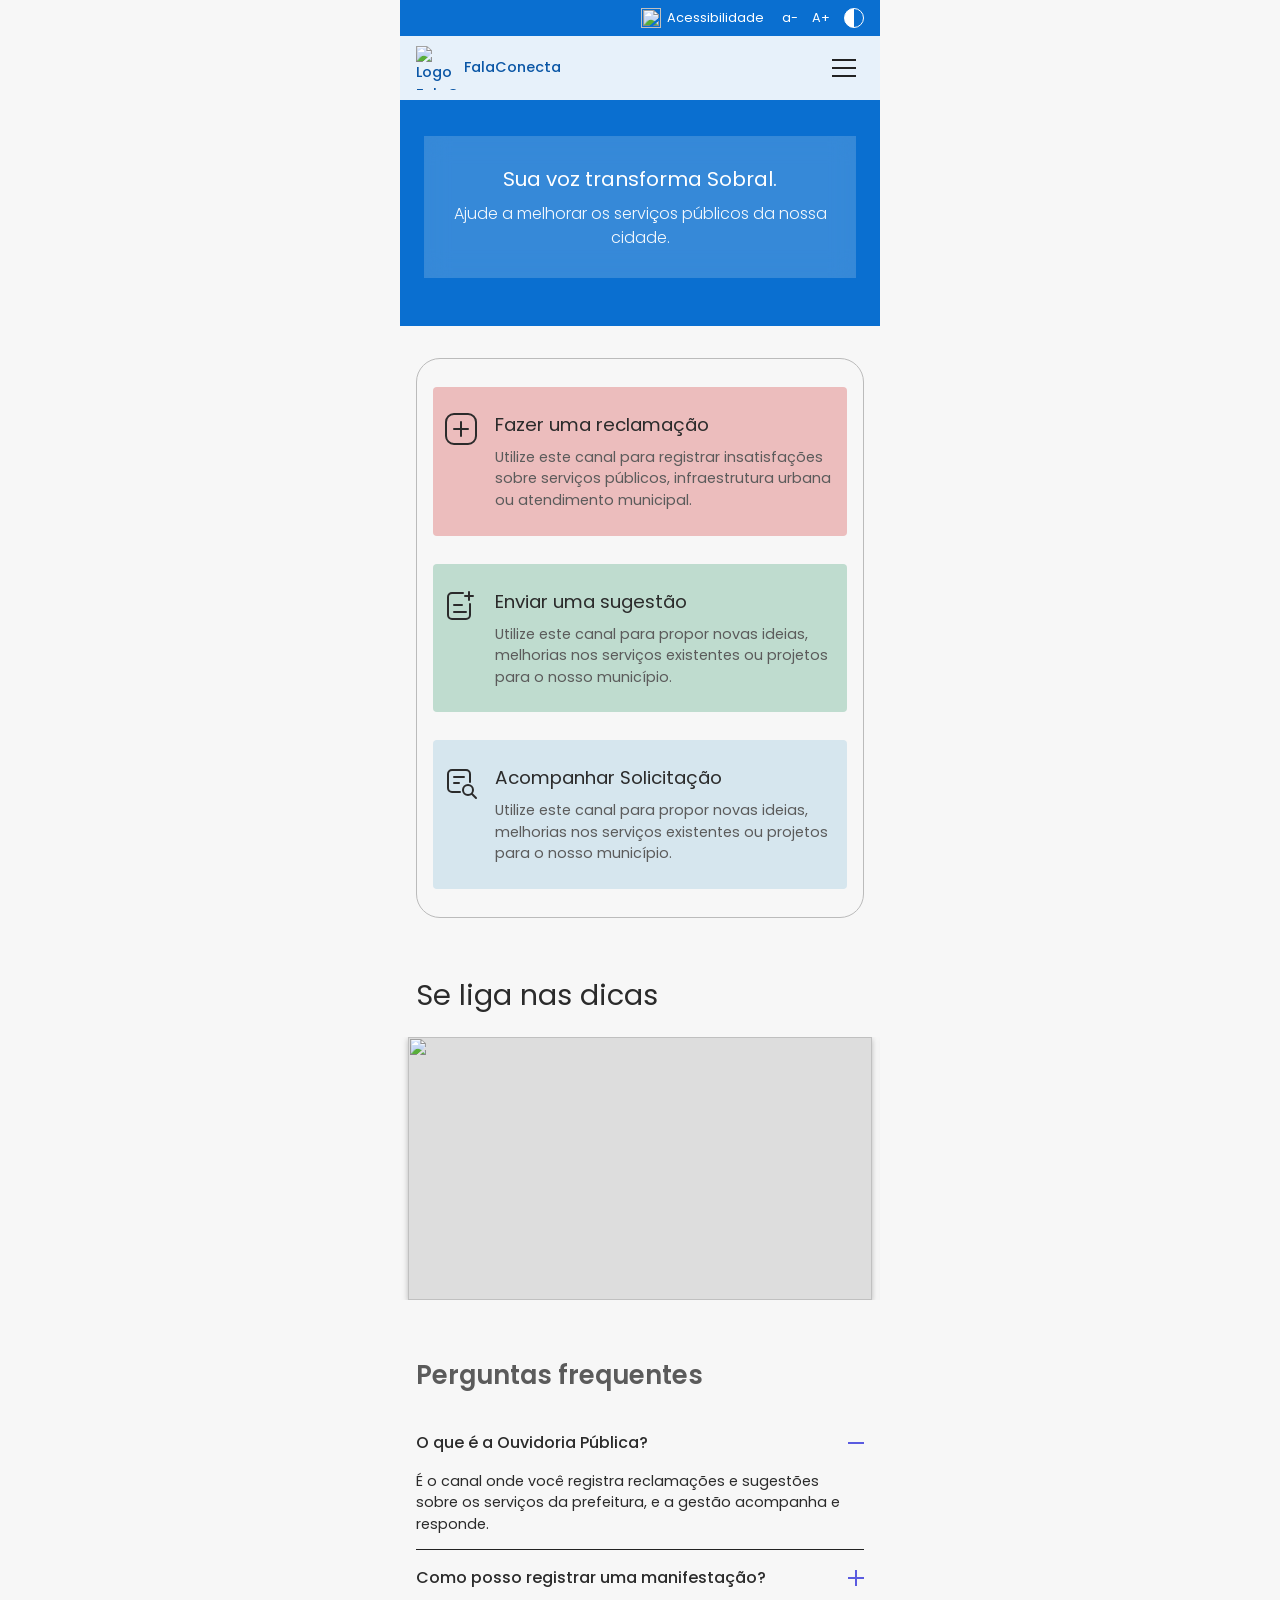
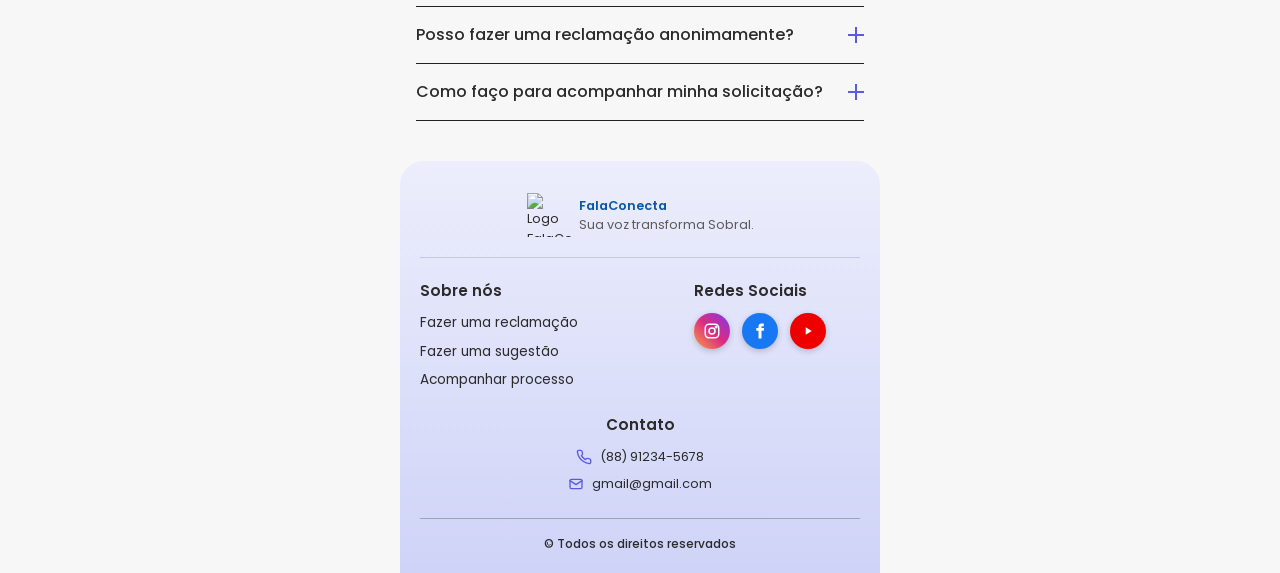
==== index.html @ a5730c49 "reclamção" ====
<!DOCTYPE html>
<html lang="pt-br">
<head>
  <meta charset="UTF-8">
  <meta name="viewport" content="width=device-width, initial-scale=1">
  <title>FalaConecta - Sistema de Ouvidoria Pública</title>
  <!-- Fontes -->
  <link rel="preconnect" href="https://fonts.googleapis.com">
  <link rel="preconnect" href="https://fonts.gstatic.com" crossorigin>
  <link href="https://fonts.googleapis.com/css2?family=Poppins:wght@300;400;500;600&display=swap" rel="stylesheet">
  <!-- Css -->
  <link rel="stylesheet" href="style.css">
</head>
<body>

  <!-- Acessibilidade -->
  <div class="acessibilidade">
    <a href="#" class="acessibilidade-link">
      <img src="imagens/acessibilidade.png" width="20" height="20" alt="">
      Acessibilidade
    </a>
    <button type="button" id="font-minus" aria-label="Diminuir fonte">a-</button>
    <button type="button" id="font-plus" aria-label="Aumentar fonte">A+</button>
    <button type="button" id="contrast" class="contraste-btn" aria-label="Alternar alto contraste"></button>
  </div>

  <!-- Hero -->
  <header class="hero">
    <nav class="nav">
      <a href="index.html" class="logo">
        <img src="imagens/logo.png" alt="Logo FalaConecta" width="44" height="44">
        <span>FalaConecta</span>
      </a>
      <button class="menu-btn" id="menu-btn" aria-label="Abrir menu" aria-expanded="false" aria-controls="menu">
        <span></span><span></span><span></span>
      </button>
    </nav>
    <ul class="menu" id="menu" hidden>
      <li><a href="reclamacao.html">Fazer uma reclamação</a></li>
      <li><a href="sugestao.html">Enviar uma sugestão</a></li>
      <li><a href="acompanhar.html">Acompanhar solicitação</a></li>
      <li><a href="#faq">Perguntas frequentes</a></li>
    </ul>
    <div class="hero-box">
      <h1>Sua voz transforma Sobral.</h1>
      <p>Ajude a melhorar os serviços públicos da nossa cidade.</p>
    </div>
  </header>

  <main>
    <!-- Canais de atendimento-->
    <section class="canais">
      <a href="reclamacao.html" class="canal canal--rosa">
        <svg width="36" height="36" viewBox="0 0 36 36" fill="none" stroke="currentColor" stroke-width="2" stroke-linecap="round" aria-hidden="true"><rect x="3" y="3" width="30" height="30" rx="8"/><path d="M18 11v14M11 18h14"/></svg>
        <div>
          <h2>Fazer uma reclamação</h2>
          <p>Utilize este canal para registrar insatisfações sobre serviços públicos, infraestrutura urbana ou atendimento municipal.</p>
        </div>
      </a>
      <a href="sugestao.html" class="canal canal--verde">
        <svg width="36" height="36" viewBox="0 0 36 36" fill="none" stroke="currentColor" stroke-width="2" stroke-linecap="round" aria-hidden="true"><path d="M20 5H9a4 4 0 0 0-4 4v18a4 4 0 0 0 4 4h14a4 4 0 0 0 4-4V16"/><path d="M11 17h8M11 24h12M26 4v8M22 8h8"/></svg>
        <div>
          <h2>Enviar uma sugestão</h2>
          <p>Utilize este canal para propor novas ideias, melhorias nos serviços existentes ou projetos para o nosso município.</p>
        </div>
      </a>
      <a href="acompanhar.html" class="canal canal--azul">
        <svg width="36" height="36" viewBox="0 0 36 36" fill="none" stroke="currentColor" stroke-width="2" stroke-linecap="round" aria-hidden="true"><path d="M17 28H9a4 4 0 0 1-4-4V10a4 4 0 0 1 4-4h14a4 4 0 0 1 4 4v8"/><path d="M11 13h10M11 19h5"/><circle cx="25" cy="26" r="5"/><path d="M29 30l4 4"/></svg>
        <div>
          <h2>Acompanhar Solicitação</h2>
          <p>Utilize este canal para propor novas ideias, melhorias nos serviços existentes ou projetos para o nosso município.</p>
        </div>
      </a>
    </section>

    <!-- Dicas / carrossel -->
    <section class="dicas">
      <h2>Se liga nas dicas</h2>
      <div class="carrossel" id="carrossel">
        <div class="slide"><img src="imagens/slide1.png"></div>
        <div class="slide"><img src="imagens/slide2.png"></div>
        <div class="slide"><img src="imagens/slide3.png"></div>
      </div>
    </section>

    <!-- FAQ -->
    <section class="faq" id="faq">
      <h2>Perguntas frequentes</h2>
      <div class="faq-item open">
        <button class="faq-q" aria-expanded="true">O que é a Ouvidoria Pública?<span class="icon" aria-hidden="true"></span></button>
        <div class="faq-a"><p>É o canal onde você registra reclamações e sugestões sobre os serviços da prefeitura, e a gestão acompanha e responde.</p></div>
      </div>
      <div class="faq-item">
        <button class="faq-q" aria-expanded="false">Como posso registrar uma manifestação?<span class="icon" aria-hidden="true"></span></button>
        <div class="faq-a"><p>Na página inicial, escolha "Fazer uma reclamação" ou "Enviar uma sugestão" e preencha os campos do formulário.</p></div>
      </div>
      <div class="faq-item">
        <button class="faq-q" aria-expanded="false">Posso fazer uma reclamação anonimamente?<span class="icon" aria-hidden="true"></span></button>
        <div class="faq-a"><p>Sim. No formulário, escolha a opção "Reclamação Anônima". Você receberá um protocolo e um código para acompanhar.</p></div>
      </div>
      <div class="faq-item">
        <button class="faq-q" aria-expanded="false">Como faço para acompanhar minha solicitação?<span class="icon" aria-hidden="true"></span></button>
        <div class="faq-a"><p>Acesse a opção "Acompanhar Solicitação" na página inicial e informe o número do protocolo e a chave de acesso recebidos após o envio.</p></div>
      </div>
    </section>
  </main>

    <footer class="footer">
    <div class="footer-logo">
      <img src="imagens/logo.png" alt="Logo FalaConecta" width="44" height="44">
      <div>
        <strong>FalaConecta</strong>
        <span>Sua voz transforma Sobral.</span>
      </div>
    </div>

    <div class="footer-colunas">
      <nav aria-label="Sobre nós">
        <h3>Sobre nós</h3>
        <ul>
          <li><a href="reclamacao.html">Fazer uma reclamação</a></li>
          <li><a href="sugestao.html">Fazer uma sugestão</a></li>
          <li><a href="acompanhar.html">Acompanhar processo</a></li>
        </ul>
      </nav>

      <div>
        <h3>Redes Sociais</h3>
        <div class="social-icons">
          <a href="#" aria-label="Instagram" class="s-insta"><svg width="18" height="18" viewBox="0 0 24 24" fill="none" stroke="#fff" stroke-width="2" aria-hidden="true"><rect x="3" y="3" width="18" height="18" rx="5"/><circle cx="12" cy="12" r="4"/><circle cx="17.5" cy="6.5" r="1" fill="#fff"/></svg></a>
          <a href="#" aria-label="Facebook" class="s-face"><svg width="18" height="18" viewBox="0 0 24 24" fill="#fff" aria-hidden="true"><path d="M14 8V6.5c0-.7.3-1 1-1h2V2h-3a4 4 0 0 0-4 4v2H7v3.5h3V22h4V11.5h3L17.5 8z"/></svg></a>
          <a href="#" aria-label="YouTube" class="s-yt"><svg width="18" height="18" viewBox="0 0 24 24" fill="#fff" aria-hidden="true"><path d="M9 7l8 5-8 5z"/></svg></a>
        </div>
      </div>
    </div>

    <div class="contato">
      <h3>Contato</h3>
      <a href="tel:+5588912345678">
        <svg width="16" height="16" viewBox="0 0 24 24" fill="none" stroke="currentColor" stroke-width="2" stroke-linecap="round" stroke-linejoin="round" aria-hidden="true"><path d="M22 16.9v3a2 2 0 0 1-2.2 2 19.8 19.8 0 0 1-8.6-3.1 19.5 19.5 0 0 1-6-6A19.8 19.8 0 0 1 2.1 4.2 2 2 0 0 1 4.1 2h3a2 2 0 0 1 2 1.7c.1 1 .4 1.9.7 2.8a2 2 0 0 1-.5 2.1L8.1 9.9a16 16 0 0 0 6 6l1.3-1.3a2 2 0 0 1 2.1-.4c.9.3 1.8.6 2.8.7a2 2 0 0 1 1.7 2z"/></svg>
        (88) 91234-5678
      </a>
      <a href="mailto:gmail@gmail.com">
        <svg width="16" height="16" viewBox="0 0 24 24" fill="none" stroke="currentColor" stroke-width="2" stroke-linecap="round" stroke-linejoin="round" aria-hidden="true"><rect x="3" y="5" width="18" height="14" rx="2"/><path d="M3 7l9 6 9-6"/></svg>
        gmail@gmail.com
      </a>
    </div>

    <p class="copy">© Todos os direitos reservados</p>
  </footer>

  <script src="script.js"></script>
</body>
</html>
---- style.css ----
@import url(termos.css);
:root {
  --azul: #0a6fd0;
  --azul-escuro: #0b57a6;
  --fundo: #f7f7f7;
  --texto: #2b2b2b;
  --cinza: #5b5b5b;
  --rosa: #ecbdbd;
  --verde: #bfdccf;
  --azul-claro: #d6e6ee;
  --roxo: #5a5be0;
}

/* Resetar CSS */
* {
  margin: 0;
  padding: 0;
  box-sizing: border-box;
}

html {
  font-size: 16px;
}

body {
  font-family: "Poppins", sans-serif;
  background: var(--fundo);
  color: var(--texto);
  max-width: 480px;
  margin: 0 auto;
  overflow-x: hidden;
  line-height: 1.5;
}

a {
  color: inherit;
  text-decoration: none;
}
button {
  font: inherit;
  color: inherit;
  background: none;
  border: 0;
  cursor: pointer;
}
:focus-visible {
  outline: 3px solid #ffbf47;
  outline-offset: 2px;
}

/* Acessibilidade */
.acessibilidade {
  background: var(--azul);
  color: #fff;
  display: flex;
  justify-content: flex-end;
  align-items: center;
  gap: 14px;
  padding: 8px 16px;
  font-size: .8rem;
}
.acessibilidade-link {
  display: flex;
  align-items: center;
  gap: 6px;
  margin-right: 4px;
}
.contraste-btn {
  width: 20px;
  height: 20px;
  border-radius: 50%;
  border: 1.5px solid #fff;
  background: linear-gradient(90deg, #fff 50%, transparent 50%);
}

/* Hero */
.hero {
  position: relative;
  min-height: 290px;
  padding-bottom: 36px;
  color: #fff;
  background: linear-gradient(rgba(10,111,208,.55), rgba(10,111,208,.55)), url("imagens/bg-header.png") center/cover, var(--azul);
}
.nav {
  display: flex;
  justify-content: space-between;
  align-items: center;
  padding: 10px 16px;
  background: rgba(255,255,255,.9);
}
.logo {
  display: flex;
  align-items: center;
  gap: 4px;
  color: var(--azul-escuro);
  font-size: .9rem;
  font-weight: 500;
}
.logo img {
  object-fit: cover;
}
.menu-btn {
  display: grid;
  gap: 6px;
  padding: 8px;
}
.menu-btn span {
  display: block;
  width: 24px;
  height: 2px;
  background: #222;
}
.menu {
  list-style: none;
  background: var(--azul-escuro);
  padding: 8px 16px;
}
.menu li a {
  display: block;
  padding: 12px 0;
  border-bottom: 1px solid rgba(255,255,255,.2);
}
.hero-box {
  margin: 36px 24px 0;
  padding: 28px 28px;
  text-align: center;
  background: rgba(255,255,255,.18);
  backdrop-filter: blur(12px);
}
.hero-box h1 {
  font-size: 1.26rem;
  font-weight: 400;
  margin-bottom: 8px;
}
.hero-box p {
  font-size: 1rem;
  font-weight: 300;
  opacity: .95;
}

/* Canais */
.canais {
  margin: 32px 16px 0 16px;
  padding: 28px 16px;
  border: 1px solid #bbb;
  border-radius: 24px;
  display: grid;
  gap: 28px;
}
.canal {
  display: flex;
  gap: 16px;
  padding: 24px 10px;
  border-radius: 4px;
  transition: all .15s ease-in-out;
}
.canal:hover {
  transform: scale(1.01);
}
.canal:active {
  transform: scale(.98);
}
.canal svg {
  flex: none;
}
.canal h2 {
  font-size: 1.16rem;
  font-weight: 400;
  margin-bottom: 8px;
}
.canal p {
  font-size: .9rem;
  color: var(--cinza);
  font-weight: 400;
}
.canal--rosa {
  background: var(--rosa);
}
.canal--verde {
  background: var(--verde);
}
.canal--azul {
  background: var(--azul-claro);
}

/* Dicas */
.dicas {
  position: relative;
  margin-block: 56px;
}
.dicas h2 {
  font-size: 1.8rem;
  font-weight: 400;
  padding: 0 16px;
  margin-bottom: 20px;
}
.carrossel {
  display: flex;
  overflow-x: auto;
  scroll-snap-type: x mandatory;
  scrollbar-width: none;
  gap: 12px;
  padding: 0 8px;
}
.carrossel::-webkit-scrollbar {
  display: none;
}
.slide {
  flex: 0 0 100%;
  scroll-snap-align: center;
  aspect-ratio: 374 / 212;
  background: #ddd;
  box-shadow: 0 2px 6px rgba(0,0,0,.25);
}
.slide img {
  width: 100%;
  height: 100%;
  object-fit: cover;
  display: block;
}

/* FAQ */
.faq {
  padding: 0 16px;
}
.faq h2 {
  font-size: 1.6rem;
  font-weight: 600;
  color: var(--cinza);
  margin-bottom: 20px;
}
.faq-item {
  border-bottom: 1px solid #222;
}
.faq-q {
  width: 100%;
  display: flex;
  justify-content: space-between;
  align-items: center;
  text-align: left;
  padding: 16px 0;
  font-weight: 500;
}
.icon {
  position: relative;
  width: 16px;
  height: 16px;
  flex: none;
  color: var(--roxo);
}
.icon::before,
.icon::after {
  content: "";
  position: absolute;
  background: currentColor;
  top: 50%;
  left: 0;
  width: 100%;
  height: 2px;
  transform: translateY(-50%);
  transition: transform .2s ease;
}
.icon::after {
  transform: translateY(-50%)
  rotate(90deg);
}
.faq-item.open .icon::after {
  transform: translateY(-50%)
  rotate(0);
}
.faq-a {
  display: grid;
  grid-template-rows: 0fr;
  transition: grid-template-rows .25s ease;
}
.faq-a > p {
  overflow: hidden;
  font-size: .9rem;
}
.faq-item.open .faq-a {
  grid-template-rows: 1fr;
}
.faq-item.open .faq-a > p {
  padding-bottom: 14px;
}

/* Footer */
.footer {
  margin-top: 40px;
  padding: 32px 20px 20px; 
  background: linear-gradient(180deg, #eceefc 0%, #cfd3f7 100%);
  border-radius: 24px 24px 0 0;
  font-size: .8rem;
}
.footer h3 {
  font-size: .95rem;
  font-weight: 600;
  margin-bottom: 10px;
}
.footer a {
  transition: all .15s ease-in-out;
}
.footer a:hover {
  color: var(--roxo);
}
.footer-logo {
  display: flex;
  justify-content: center;
  align-items: center;
  gap: 8px;
  padding-bottom: 20px;
  margin-bottom: 22px;
  border-bottom: 1px solid rgba(90, 91, 224, .25);
}
.footer-logo img {
  object-fit: cover;
}
.footer-logo strong {
  display: block;
  font-weight: 600;
  color: var(--azul-escuro);
}
.footer-logo span {
  font-size: .8rem;
  color: var(--cinza);
}
.footer-colunas {
  display: grid;
  grid-template-columns: 1.5fr 1fr;
  gap: 24px;
}
.footer-colunas ul {
  list-style: none;
  display: grid;
  gap: 8px;
}
.footer-colunas li a {
  font-size: .85rem;
}
.social-icons {
  display: flex;
  gap: 12px;
}
.social-icons a {
  width: 36px;
  height: 36px;
  border-radius: 50%;
  display: grid;
  place-items: center;
  box-shadow: 0 2px 6px rgba(0, 0, 0, .2);
  transition: transform .15s ease;
}
.social-icons a:hover {
  transform: translateY(-2px);
  color: inherit;
}
.s-insta {
  background: linear-gradient(45deg, #f9a03f, #dc2a82, #7c3aed);
}
.s-face {
  background: #1877f2;
}
.s-yt {
  background: #e00;
}
.contato {
  margin-top: 24px;
  display: grid;
  gap: 8px;
  justify-items: center;
}
.contato h3 {
  margin-bottom: 2px;
}
.contato a {
  display: inline-flex;
  align-items: center;
  gap: 8px;
}
.contato svg {
  color: var(--roxo);
  flex: none;
}
.copy {
  margin-top: 24px;
  padding-top: 16px;
  border-top: 1px solid rgba(0, 0, 0, .25);
  text-align: center;
  font-size: .75rem;
  font-weight: 500;
}

/* Contraste */
body.alto-contraste {
  background: #000;
  color: #fff;
}
body.alto-contraste .canal,
body.alto-contraste .canais {
  background: #000;
  border-color: #ff0;
  color: #ff0;
}
body.alto-contraste .canal {
  border: 2px solid #ff0;
}
body.alto-contraste .canal p,
body.alto-contraste .faq h2 {
  color: #fff;
}
body.alto-contraste .faq-item {
  border-color: #fff;
}
body.alto-contraste .footer {
  background: #111;
}

@media (prefers-reduced-motion: reduce) {
  * { transition: none !important; scroll-behavior: auto !important; }
}
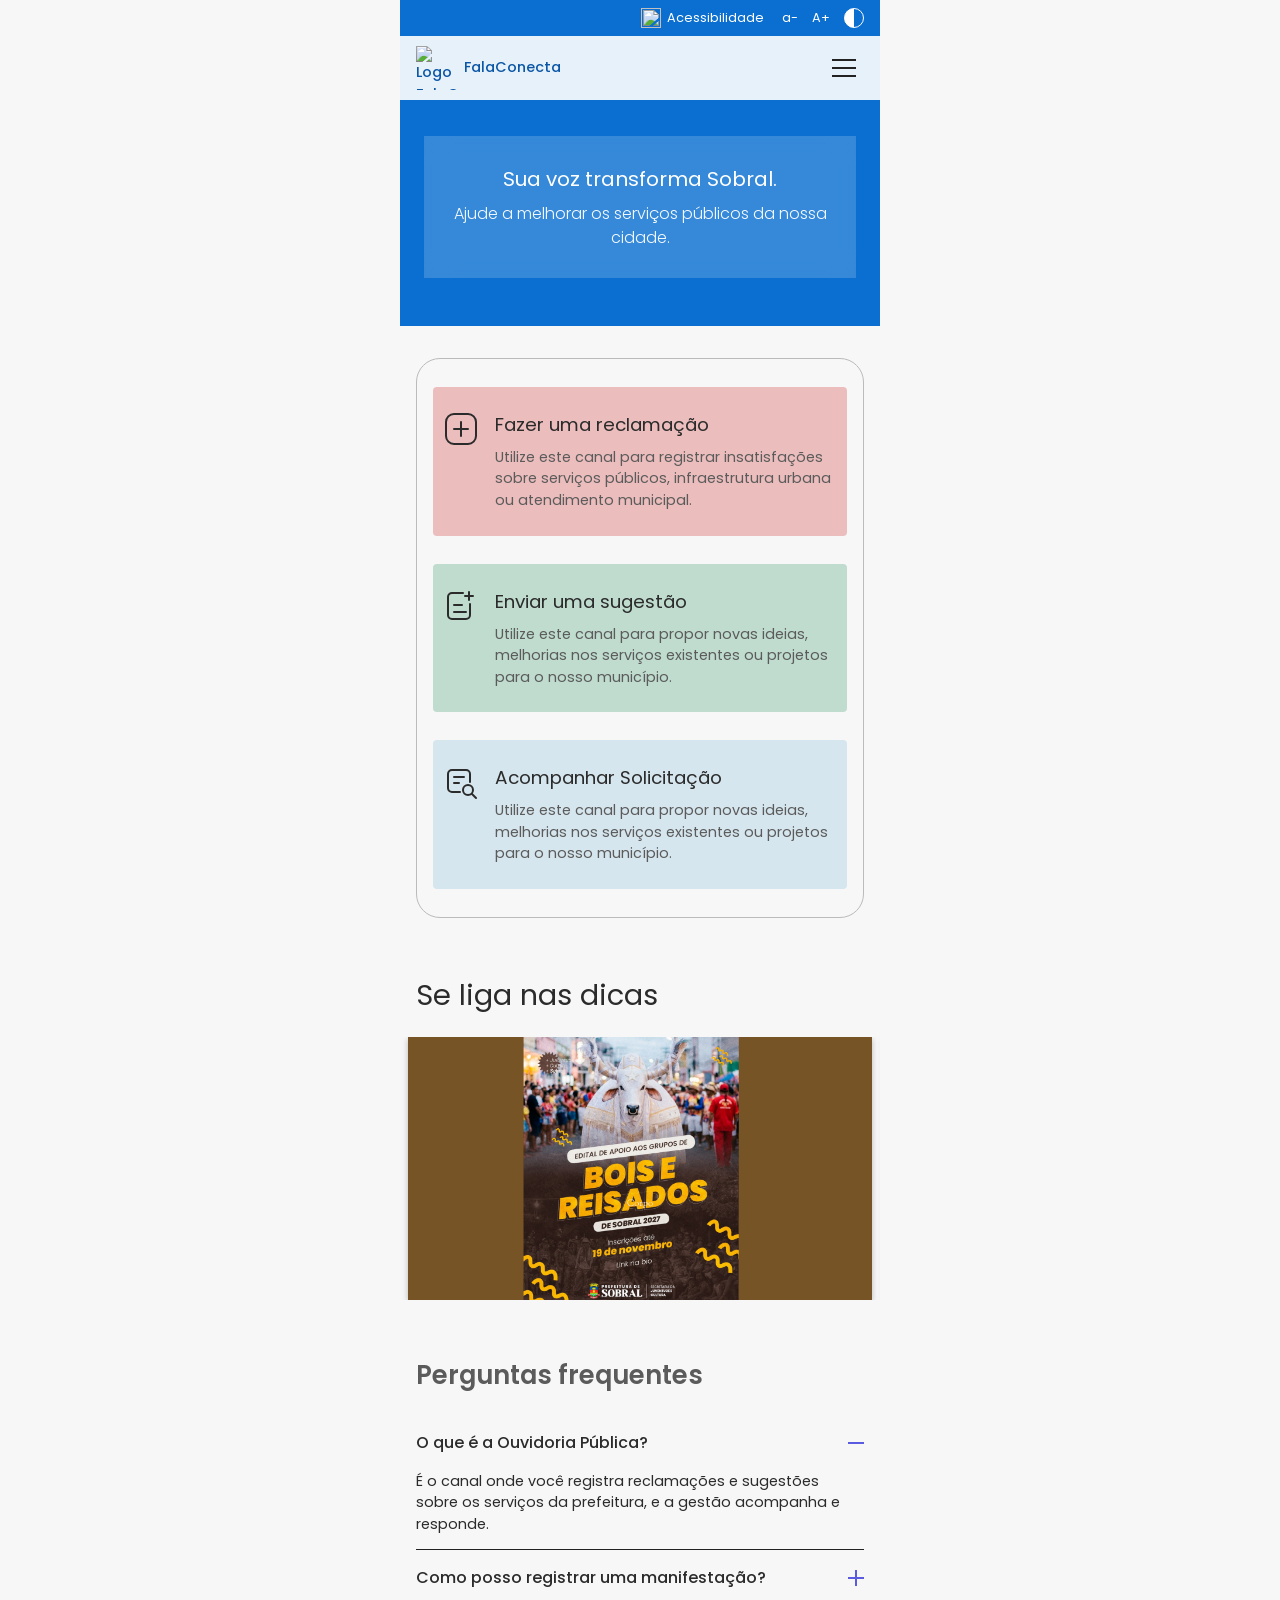
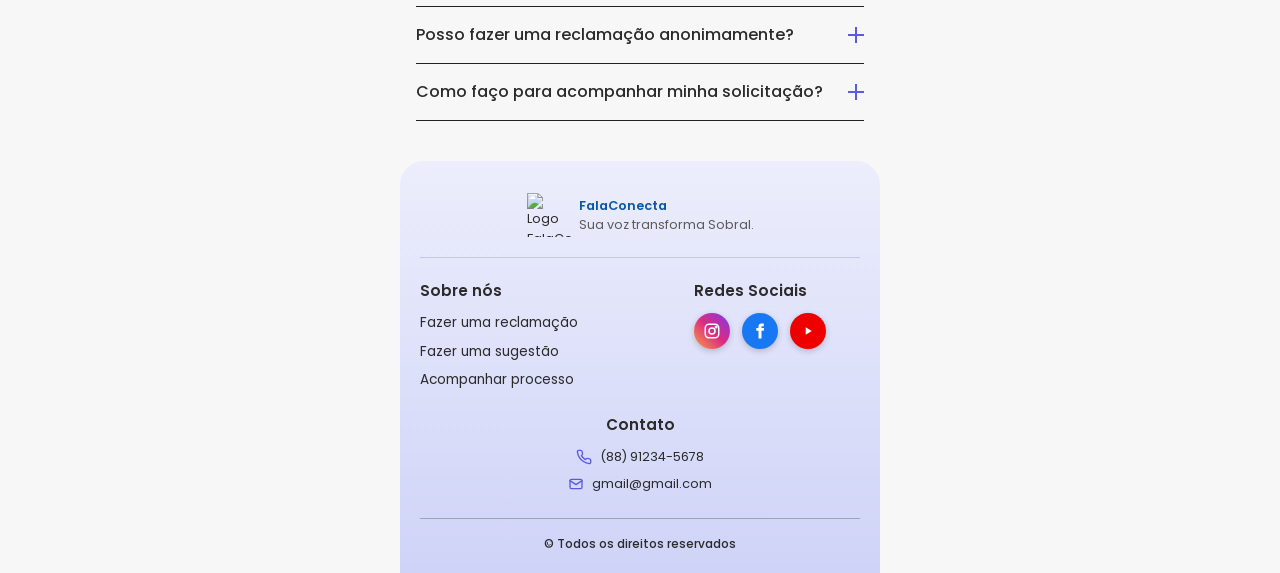
==== commit 1b9bb94b: "reclamação aprimorada" ====
--- a/index.html
+++ b/index.html
@@ -4,6 +4,7 @@
   <meta charset="UTF-8">
   <meta name="viewport" content="width=device-width, initial-scale=1">
   <title>FalaConecta - Sistema de Ouvidoria Pública</title>
+  <link rel="shortcut icon" href="imagens/favicon/favicon.ico"image/x-icon">
   <!-- Fontes -->
   <link rel="preconnect" href="https://fonts.googleapis.com">
   <link rel="preconnect" href="https://fonts.gstatic.com" crossorigin>
@@ -73,13 +74,15 @@
       </a>
     </section>
 
-    <!-- Dicas / carrossel -->
+    <!-- Avisos / Carrossel -->
     <section class="dicas">
       <h2>Se liga nas dicas</h2>
       <div class="carrossel" id="carrossel">
         <div class="slide"><img src="imagens/slide1.png"></div>
         <div class="slide"><img src="imagens/slide2.png"></div>
         <div class="slide"><img src="imagens/slide3.png"></div>
+        <div class="slide"><img src="imagens/slide4.jpeg"></div>
+        <div class="slide"><img src="imagens/slide5.jpeg"></div>
       </div>
     </section>
 
@@ -105,6 +108,7 @@
     </section>
   </main>
 
+  <!-- Rodapé -->
     <footer class="footer">
     <div class="footer-logo">
       <img src="imagens/logo.png" alt="Logo FalaConecta" width="44" height="44">
--- a/style.css
+++ b/style.css
@@ -1,4 +1,3 @@
-@import url(termos.css);
 :root {
   --azul: #0a6fd0;
   --azul-escuro: #0b57a6;
@@ -73,7 +72,7 @@
   background: linear-gradient(90deg, #fff 50%, transparent 50%);
 }
 
-/* Hero */
+/* Header */
 .hero {
   position: relative;
   min-height: 290px;
@@ -183,7 +182,7 @@
   background: var(--azul-claro);
 }
 
-/* Dicas */
+/* Avisos */
 .dicas {
   position: relative;
   margin-block: 56px;
@@ -413,8 +412,4 @@
 }
 body.alto-contraste .footer {
   background: #111;
-}
-
-@media (prefers-reduced-motion: reduce) {
-  * { transition: none !important; scroll-behavior: auto !important; }
-}
+}
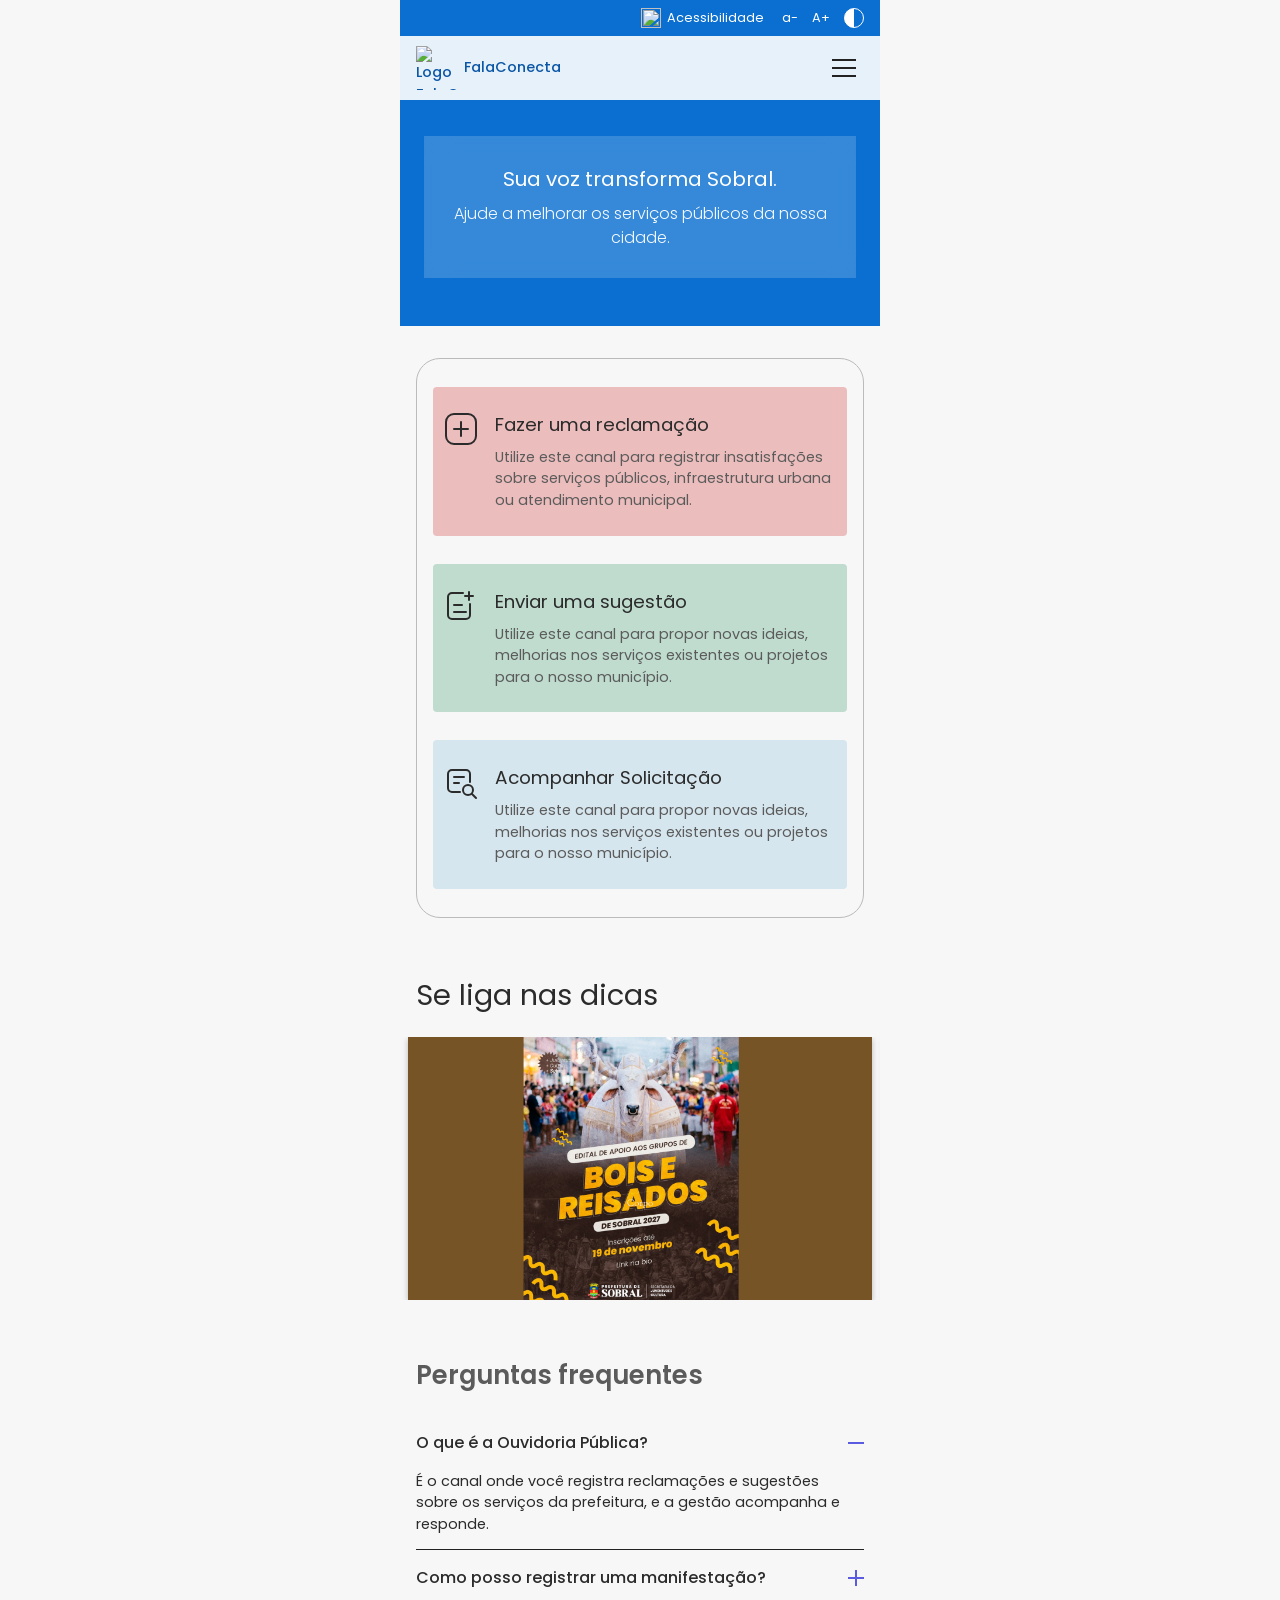
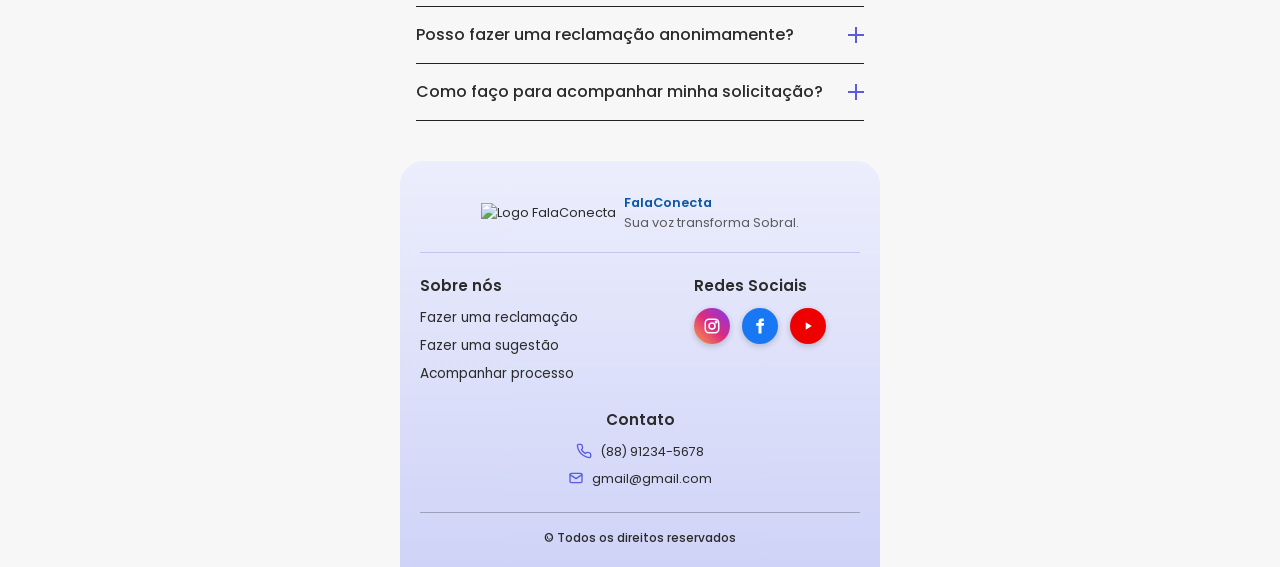
==== commit fc42b3f2: "versão beta, falaconecta" ====
--- a/index.html
+++ b/index.html
@@ -25,7 +25,7 @@
     <button type="button" id="contrast" class="contraste-btn" aria-label="Alternar alto contraste"></button>
   </div>
 
-  <!-- Hero -->
+  <!-- Header -->
   <header class="hero">
     <nav class="nav">
       <a href="index.html" class="logo">
@@ -111,7 +111,7 @@
   <!-- Rodapé -->
     <footer class="footer">
     <div class="footer-logo">
-      <img src="imagens/logo.png" alt="Logo FalaConecta" width="44" height="44">
+      <img src="imagens/logo.png" alt="Logo FalaConecta">
       <div>
         <strong>FalaConecta</strong>
         <span>Sua voz transforma Sobral.</span>
--- a/style.css
+++ b/style.css
@@ -113,6 +113,7 @@
   list-style: none;
   background: var(--azul-escuro);
   padding: 8px 16px;
+  color: white;
 }
 .menu li a {
   display: block;
